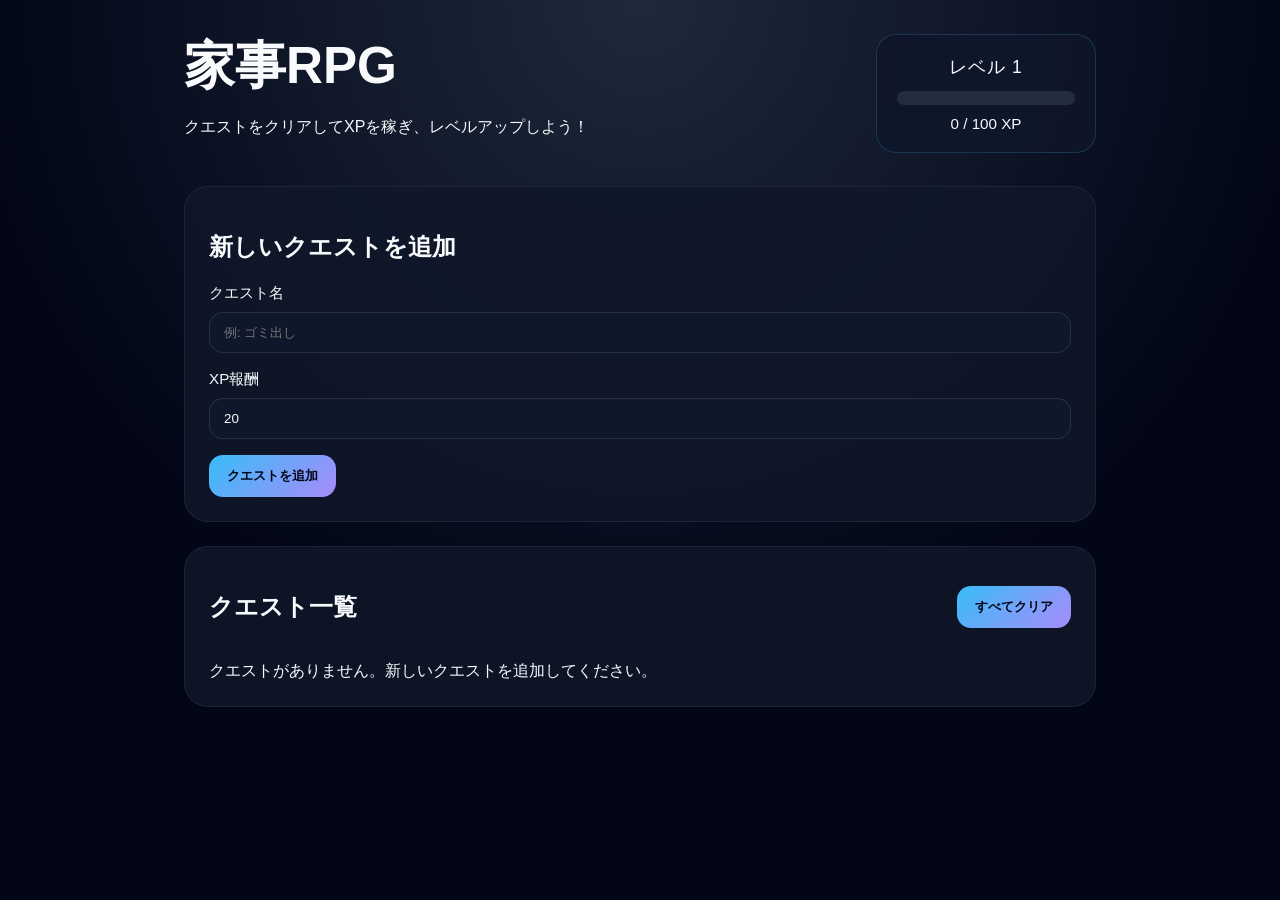
==== index.html @ d7dbf123 "firstcommit" ====
<!DOCTYPE html>
<html lang="ja">
  <head>
    <meta charset="UTF-8" />
    <meta name="viewport" content="width=device-width, initial-scale=1.0" />
    <title>家事RPG クエスト管理</title>
    <link rel="stylesheet" href="style.css" />
  </head>
  <body>
    <main class="app-shell">
      <section class="hero">
        <div>
          <h1>家事RPG</h1>
          <p>クエストをクリアしてXPを稼ぎ、レベルアップしよう！</p>
        </div>
        <div class="status-card">
          <div class="level">レベル <span id="levelValue">1</span></div>
          <div class="xp-bar">
            <div id="xpFill" class="xp-fill"></div>
          </div>
          <div class="xp-text"><span id="xpValue">0</span> / <span id="nextLevelXp">100</span> XP</div>
        </div>
      </section>

      <section class="quest-form">
        <h2>新しいクエストを追加</h2>
        <form id="questForm">
          <label>
            クエスト名
            <input id="questTitle" type="text" placeholder="例: ゴミ出し" required />
          </label>
          <label>
            XP報酬
            <input id="questXp" type="number" min="10" value="20" required />
          </label>
          <button type="submit">クエストを追加</button>
        </form>
      </section>

      <section class="quest-list">
        <div class="section-header">
          <h2>クエスト一覧</h2>
          <button id="clearAll">すべてクリア</button>
        </div>
        <ul id="questItems" class="quests"></ul>
      </section>
    </main>

    <script src="script.js"></script>
  </body>
</html>
---- style.css ----
:root {
  --bg: #0f172a;
  --surface: #111827;
  --surface-2: #1f2937;
  --text: #f8fafc;
  --accent: #38bdf8;
  --accent-2: #a78bfa;
  --success: #34d399;
}

* {
  box-sizing: border-box;
}

body {
  margin: 0;
  min-height: 100vh;
  font-family: "Segoe UI", sans-serif;
  background: radial-gradient(circle at top, #1e293b 0%, #020617 60%);
  color: var(--text);
}

.app-shell {
  max-width: 960px;
  margin: 0 auto;
  padding: 32px 24px 48px;
}

.hero {
  display: grid;
  gap: 24px;
  grid-template-columns: 1fr auto;
  align-items: center;
  margin-bottom: 32px;
}

.hero h1 {
  margin: 0 0 12px;
  font-size: clamp(2rem, 4vw, 3.5rem);
}

.status-card {
  background: rgba(15, 23, 42, 0.95);
  border: 1px solid rgba(56, 189, 248, 0.2);
  border-radius: 20px;
  padding: 20px;
  width: 220px;
  text-align: center;
}

.level {
  font-size: 1.1rem;
  letter-spacing: 0.05em;
  margin-bottom: 12px;
}

.xp-bar {
  height: 14px;
  background: rgba(148, 163, 184, 0.16);
  border-radius: 999px;
  overflow: hidden;
}

.xp-fill {
  height: 100%;
  width: 0%;
  background: linear-gradient(90deg, var(--accent), var(--accent-2));
  transition: width 0.3s ease;
}

.xp-text {
  margin-top: 10px;
  font-size: 0.95rem;
}

.quest-form,
.quest-list {
  background: rgba(15, 23, 42, 0.88);
  border: 1px solid rgba(148, 163, 184, 0.1);
  border-radius: 24px;
  padding: 24px;
  margin-bottom: 24px;
}

.quest-form label {
  display: block;
  margin-bottom: 16px;
  font-size: 0.95rem;
}

.quest-form input {
  width: 100%;
  margin-top: 8px;
  padding: 12px 14px;
  border-radius: 14px;
  border: 1px solid rgba(148, 163, 184, 0.18);
  background: #0f172a;
  color: var(--text);
}

.quest-form button,
#clearAll {
  display: inline-flex;
  align-items: center;
  justify-content: center;
  gap: 8px;
  padding: 12px 18px;
  border-radius: 14px;
  border: none;
  background: linear-gradient(135deg, var(--accent), var(--accent-2));
  color: #020617;
  cursor: pointer;
  font-weight: 700;
}

.section-header {
  display: flex;
  justify-content: space-between;
  gap: 16px;
  align-items: center;
  margin-bottom: 18px;
}

.quests {
  list-style: none;
  margin: 0;
  padding: 0;
}

.quest-card {
  background: rgba(30, 41, 59, 0.9);
  border: 1px solid rgba(56, 189, 248, 0.14);
  border-radius: 18px;
  padding: 16px;
  margin-bottom: 14px;
  display: grid;
  grid-template-columns: 1fr auto;
  gap: 12px;
  align-items: center;
}

.quest-card .info {
  display: grid;
  gap: 6px;
}

.quest-card .title {
  font-weight: 700;
}

.quest-card .meta {
  color: #94a3b8;
  font-size: 0.9rem;
}

.quest-card button {
  padding: 10px 14px;
  border: none;
  border-radius: 14px;
  background: rgba(56, 189, 248, 0.95);
  color: #020617;
  cursor: pointer;
}

.quest-card.completed {
  opacity: 0.7;
}

@media (max-width: 720px) {
  .hero {
    grid-template-columns: 1fr;
  }

  .status-card {
    width: 100%;
  }
}
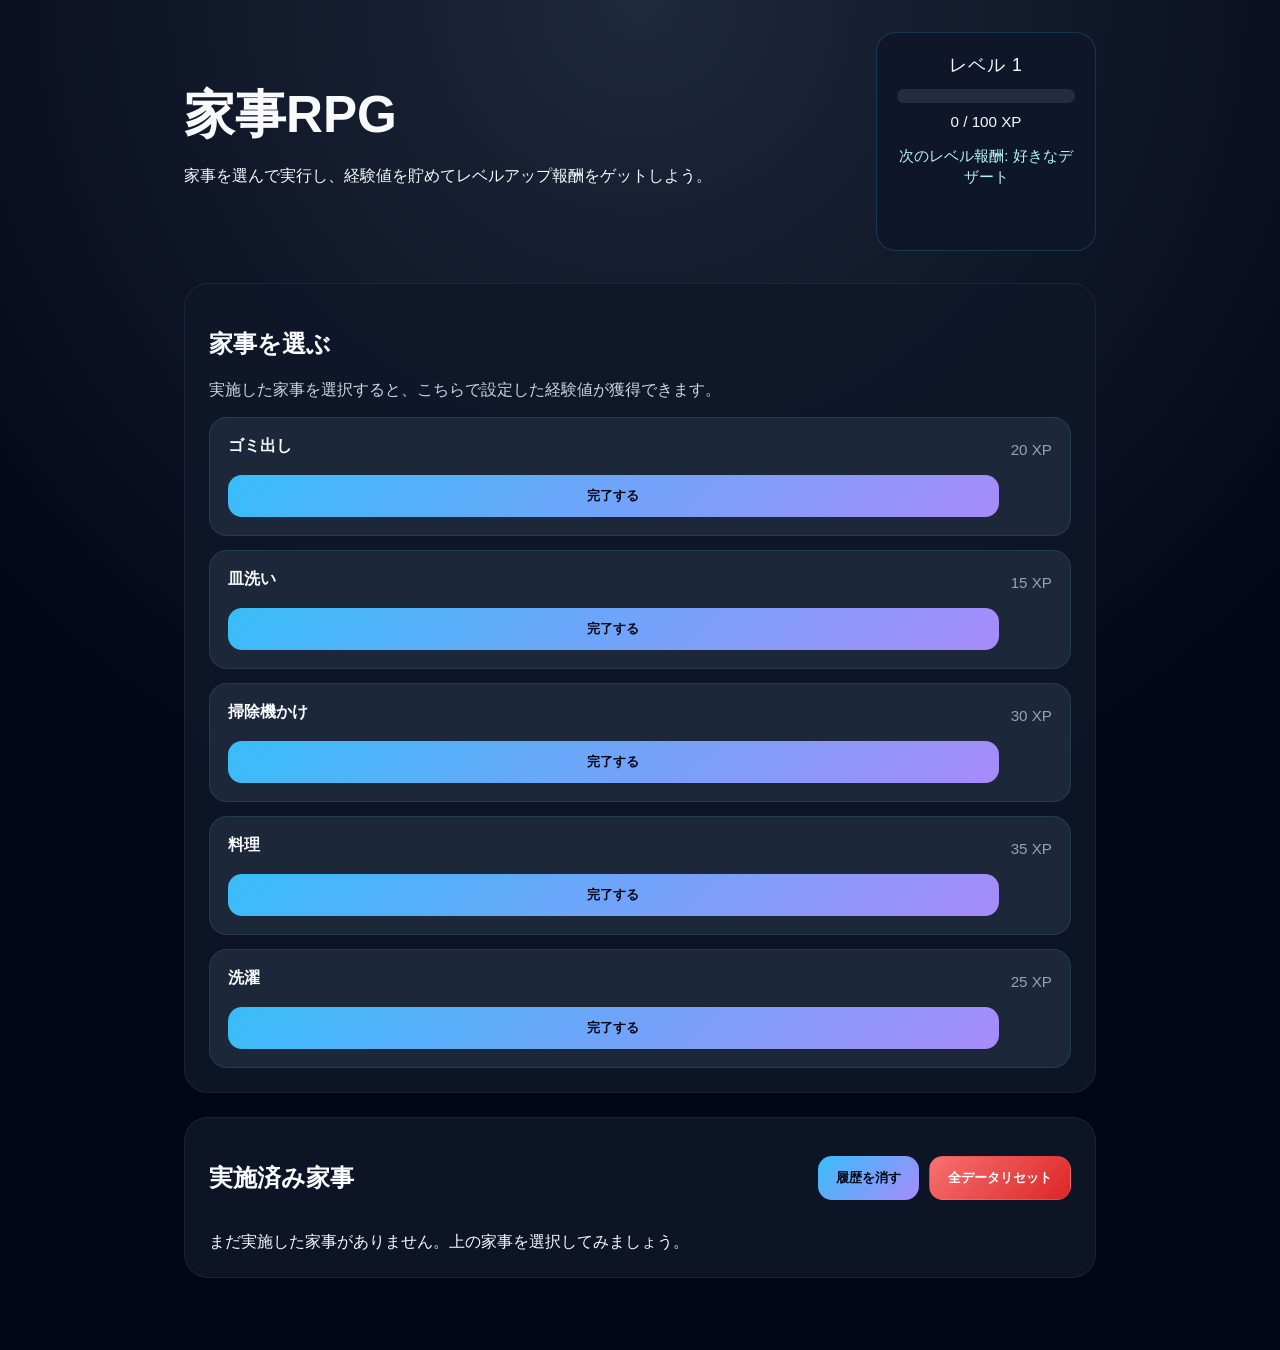
==== commit f9b2520e: "reset_commit Co-authored-by: Copilot <copilot@github.com>" ====
--- a/index.html
+++ b/index.html
@@ -3,7 +3,7 @@
   <head>
     <meta charset="UTF-8" />
     <meta name="viewport" content="width=device-width, initial-scale=1.0" />
-    <title>家事RPG クエスト管理</title>
+    <title>家事RPG</title>
     <link rel="stylesheet" href="style.css" />
   </head>
   <body>
@@ -11,7 +11,7 @@
       <section class="hero">
         <div>
           <h1>家事RPG</h1>
-          <p>クエストをクリアしてXPを稼ぎ、レベルアップしよう！</p>
+          <p>家事を選んで実行し、経験値を貯めてレベルアップ報酬をゲットしよう。</p>
         </div>
         <div class="status-card">
           <div class="level">レベル <span id="levelValue">1</span></div>
@@ -19,30 +19,26 @@
             <div id="xpFill" class="xp-fill"></div>
           </div>
           <div class="xp-text"><span id="xpValue">0</span> / <span id="nextLevelXp">100</span> XP</div>
+          <div class="reward-text" id="nextReward">次のレベル報酬: <span>好きなデザート</span></div>
+          <div class="reward-notice" id="rewardNotice" aria-live="polite"></div>
         </div>
       </section>
 
-      <section class="quest-form">
-        <h2>新しいクエストを追加</h2>
-        <form id="questForm">
-          <label>
-            クエスト名
-            <input id="questTitle" type="text" placeholder="例: ゴミ出し" required />
-          </label>
-          <label>
-            XP報酬
-            <input id="questXp" type="number" min="10" value="20" required />
-          </label>
-          <button type="submit">クエストを追加</button>
-        </form>
+      <section class="task-library">
+        <h2>家事を選ぶ</h2>
+        <p class="library-note">実施した家事を選択すると、こちらで設定した経験値が獲得できます。</p>
+        <ul id="taskItems" class="tasks"></ul>
       </section>
 
-      <section class="quest-list">
+      <section class="history-list">
         <div class="section-header">
-          <h2>クエスト一覧</h2>
-          <button id="clearAll">すべてクリア</button>
+          <h2>実施済み家事</h2>
+          <div class="button-group">
+            <button id="clearAll">履歴を消す</button>
+            <button id="resetAll" class="danger-button">全データリセット</button>
+          </div>
         </div>
-        <ul id="questItems" class="quests"></ul>
+        <ul id="historyItems" class="quests"></ul>
       </section>
     </main>
 
--- a/style.css
+++ b/style.css
@@ -73,8 +73,8 @@
   font-size: 0.95rem;
 }
 
-.quest-form,
-.quest-list {
+.task-library,
+.history-list {
   background: rgba(15, 23, 42, 0.88);
   border: 1px solid rgba(148, 163, 184, 0.1);
   border-radius: 24px;
@@ -82,24 +82,43 @@
   margin-bottom: 24px;
 }
 
-.quest-form label {
-  display: block;
-  margin-bottom: 16px;
+.library-note {
+  margin: 0 0 16px;
+  color: #cbd5e1;
+}
+
+.tasks {
+  list-style: none;
+  margin: 0;
+  padding: 0;
+  display: grid;
+  gap: 14px;
+}
+
+.task-card {
+  background: rgba(30, 41, 59, 0.95);
+  border: 1px solid rgba(56, 189, 248, 0.14);
+  border-radius: 18px;
+  padding: 18px;
+  display: grid;
+  grid-template-columns: 1fr auto;
+  gap: 12px;
+  align-items: center;
+}
+
+.task-card .title {
+  font-weight: 700;
+  margin-bottom: 6px;
+}
+
+.task-card .meta {
+  color: #94a3b8;
   font-size: 0.95rem;
 }
 
-.quest-form input {
-  width: 100%;
-  margin-top: 8px;
-  padding: 12px 14px;
-  border-radius: 14px;
-  border: 1px solid rgba(148, 163, 184, 0.18);
-  background: #0f172a;
-  color: var(--text);
-}
-
-.quest-form button,
-#clearAll {
+.task-card button,
+#clearAll,
+#resetAll {
   display: inline-flex;
   align-items: center;
   justify-content: center;
@@ -107,10 +126,27 @@
   padding: 12px 18px;
   border-radius: 14px;
   border: none;
-  background: linear-gradient(135deg, var(--accent), var(--accent-2));
   color: #020617;
   cursor: pointer;
   font-weight: 700;
+}
+
+.task-card button {
+  background: linear-gradient(135deg, var(--accent), var(--accent-2));
+}
+
+#clearAll {
+  background: linear-gradient(135deg, var(--accent), var(--accent-2));
+}
+
+#resetAll {
+  background: linear-gradient(135deg, #f87171, #dc2626);
+  color: #fff;
+  border: 1px solid rgba(248, 113, 113, 0.2);
+}
+
+#resetAll:hover {
+  transform: translateY(-1px);
 }
 
 .section-header {
@@ -119,6 +155,36 @@
   gap: 16px;
   align-items: center;
   margin-bottom: 18px;
+}
+
+.button-group {
+  display: flex;
+  gap: 10px;
+  flex-wrap: wrap;
+}
+
+.reward-text {
+  margin-top: 16px;
+  color: #b5f3fc;
+  font-size: 0.95rem;
+}
+
+.reward-notice {
+  margin-top: 14px;
+  padding: 14px 16px;
+  border-radius: 18px;
+  background: rgba(56, 189, 248, 0.1);
+  color: #dbeafe;
+  opacity: 0;
+  transition: opacity 0.3s ease;
+}
+
+.reward-notice.visible {
+  opacity: 1;
+}
+
+.quest-card.completed {
+  opacity: 0.8;
 }
 
 .quests {
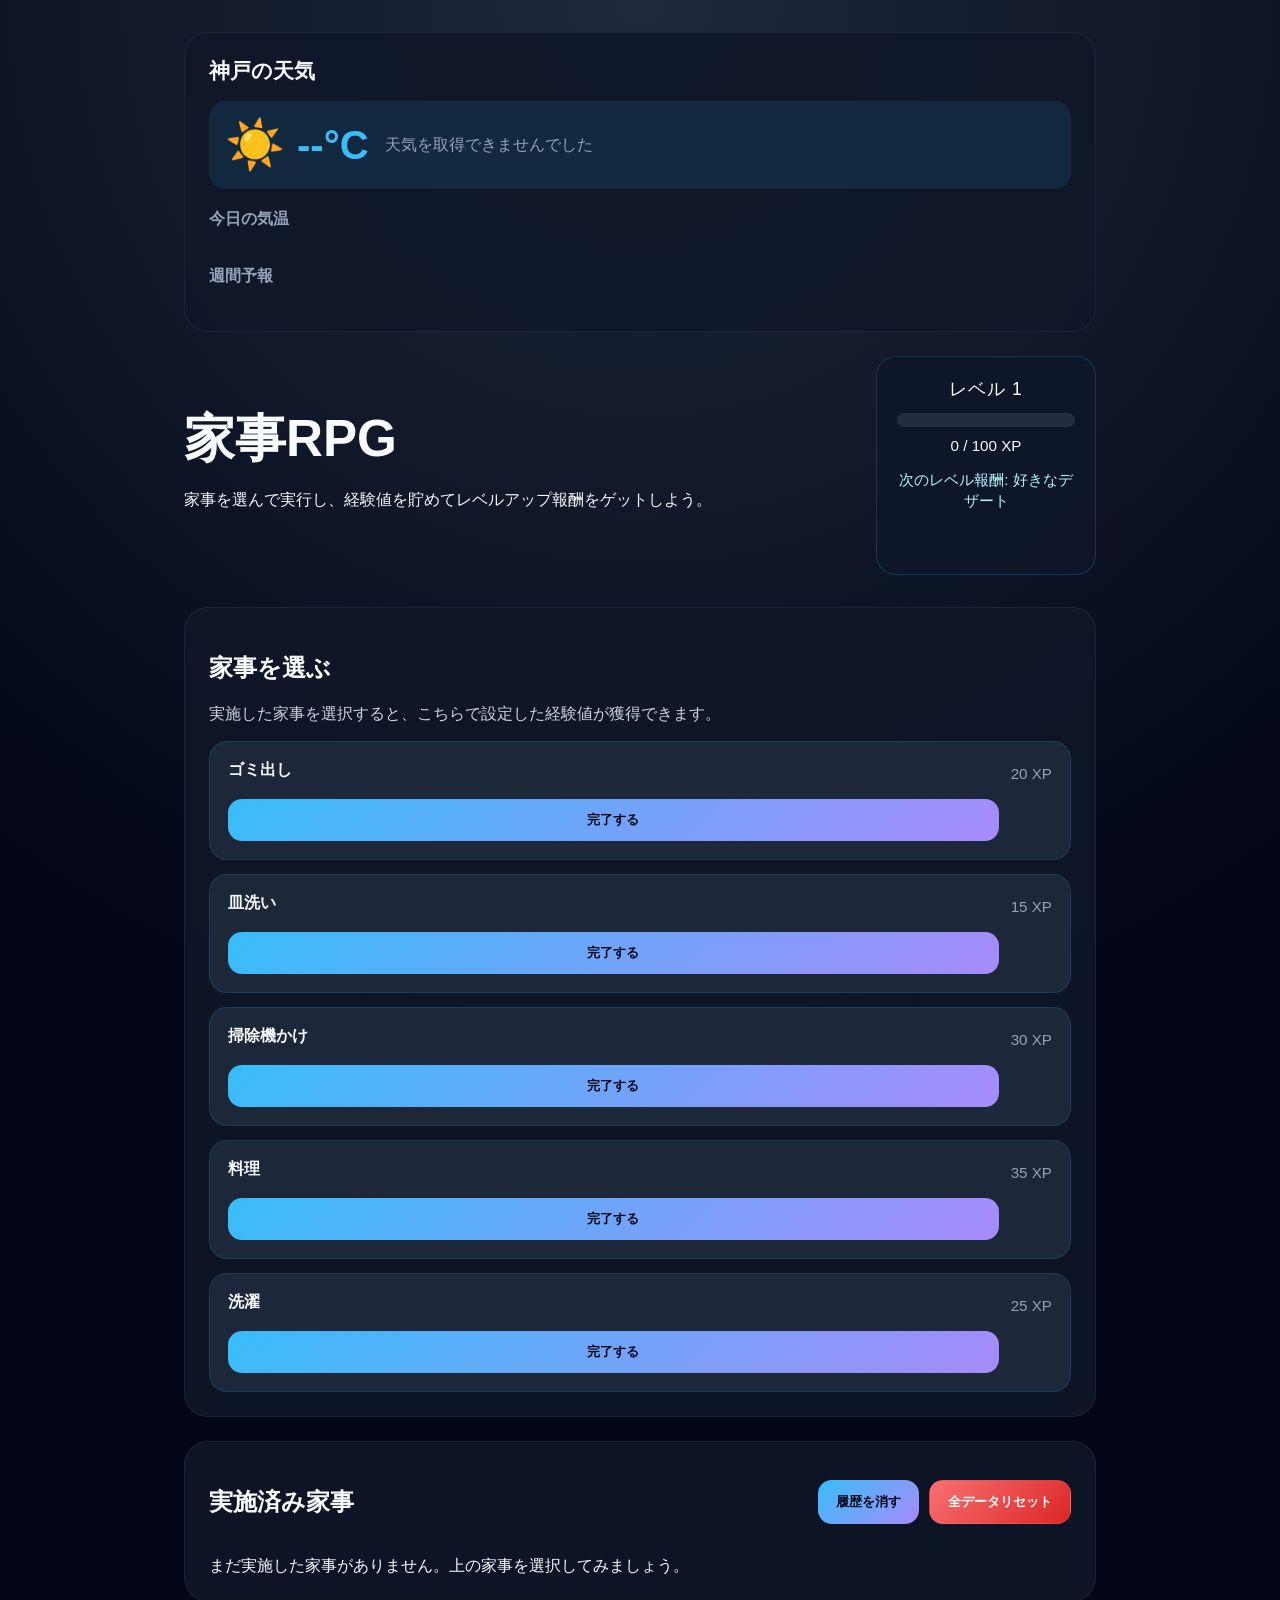
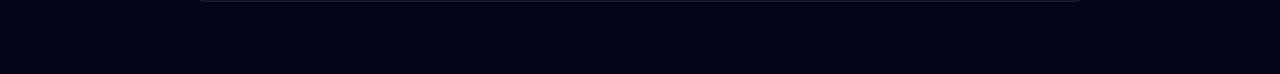
==== commit c426eb34: "機能追加_一日の天気と、一週間の天気をページ上部に追加 Co-authored-by: Copilot <copilot@github.com>" ====
--- a/index.html
+++ b/index.html
@@ -7,7 +7,37 @@
     <link rel="stylesheet" href="style.css" />
   </head>
   <body>
+    <div id="celebrationContainer" class="celebration-container"></div>
+    <div id="completionModal" class="modal">
+      <div class="modal-content">
+        <div class="modal-icon">
+          <img id="modalImage" src="" alt="celebration" class="modal-image" />
+        </div>
+        <h2 id="modalTitle">完了しました！</h2>
+        <p id="modalMessage"></p>
+        <button id="modalCloseBtn" class="modal-btn">OK</button>
+      </div>
+    </div>
     <main class="app-shell">
+      <section class="weather-section">
+        <h2>神戸の天気</h2>
+        <div class="weather-current">
+          <div class="weather-main">
+            <span id="weatherIcon" class="weather-icon">☀️</span>
+            <span id="currentTemp" class="current-temp">--°C</span>
+          </div>
+          <div class="weather-desc" id="weatherDesc">読み込み中...</div>
+        </div>
+        <div class="weather-hourly">
+          <h3>今日の気温</h3>
+          <div id="hourlyList" class="hourly-list"></div>
+        </div>
+        <div class="weather-weekly">
+          <h3>週間予報</h3>
+          <div id="weeklyList" class="weekly-list"></div>
+        </div>
+      </section>
+
       <section class="hero">
         <div>
           <h1>家事RPG</h1>
--- a/style.css
+++ b/style.css
@@ -1,4 +1,126 @@
+.modal {
+  display: none;
+  position: fixed;
+  top: 0;
+  left: 0;
+  width: 100%;
+  height: 100%;
+  background: rgba(0, 0, 0, 0.5);
+  z-index: 10000;
+  justify-content: center;
+  align-items: center;
+}
+
+.modal.active {
+  display: flex;
+}
+
+.modal-content {
+  background: linear-gradient(135deg, #0f172a 0%, #1e293b 100%);
+  border: 2px solid rgba(56, 189, 248, 0.3);
+  border-radius: 28px;
+  padding: 40px 32px;
+  text-align: center;
+  max-width: 400px;
+  box-shadow: 0 20px 60px rgba(0, 0, 0, 0.5);
+  animation: modalPop 0.4s cubic-bezier(0.34, 1.56, 0.64, 1) forwards;
+}
+
+@keyframes modalPop {
+  0% {
+    opacity: 0;
+    transform: scale(0.8);
+  }
+  100% {
+    opacity: 1;
+    transform: scale(1);
+  }
+}
+
+.modal-icon {
+  margin-bottom: 16px;
+}
+
+.modal-image {
+  width: 100px;
+  height: 100px;
+  object-fit: contain;
+  animation: bounce 0.6s ease-in-out infinite;
+}
+
+@keyframes bounce {
+  0%, 100% {
+    transform: translateY(0);
+  }
+  50% {
+    transform: translateY(-10px);
+  }
+}
+
+.modal-content h2 {
+  margin: 16px 0 8px;
+  font-size: 1.8rem;
+  color: #38bdf8;
+}
+
+#modalMessage {
+  margin: 12px 0 24px;
+  font-size: 1.1rem;
+  color: #cbd5e1;
+}
+
+.modal-btn {
+  padding: 14px 32px;
+  border-radius: 14px;
+  border: none;
+  background: linear-gradient(135deg, var(--accent), var(--accent-2));
+  color: #020617;
+  font-weight: 700;
+  font-size: 1rem;
+  cursor: pointer;
+  transition: transform 0.2s ease;
+}
+
+.modal-btn:hover {
+  transform: scale(1.05);
+}
+
+.modal-btn:active {
+  transform: scale(0.95);
+}
+
+@keyframes pop-burst {
+
+  0% {
+    opacity: 1;
+    transform: scale(1) translate(0, 0) rotate(0deg);
+  }
+  100% {
+    opacity: 0;
+    transform: scale(0.2) translate(var(--offsetX), var(--offsetY)) rotate(360deg);
+  }
+}
+
+.celebration-container {
+  position: fixed;
+  top: 0;
+  left: 0;
+  width: 100%;
+  height: 100%;
+  pointer-events: none;
+  z-index: 9999;
+}
+
+.pop {
+  position: absolute;
+  font-size: 2.5rem;
+  pointer-events: none;
+  animation: pop-burst 1s cubic-bezier(0.34, 1.56, 0.64, 1) forwards;
+  will-change: transform, opacity;
+}
+
 :root {
+
   --bg: #0f172a;
   --surface: #111827;
   --surface-2: #1f2937;
@@ -147,6 +269,105 @@
 
 #resetAll:hover {
   transform: translateY(-1px);
+}
+
+/* 天気セクション */
+.weather-section {
+  background: rgba(15, 23, 42, 0.88);
+  border: 1px solid rgba(148, 163, 184, 0.1);
+  border-radius: 24px;
+  padding: 24px;
+  margin-bottom: 24px;
+}
+
+.weather-section h2 {
+  margin: 0 0 16px;
+  font-size: 1.3rem;
+}
+
+.weather-current {
+  display: flex;
+  align-items: center;
+  gap: 16px;
+  margin-bottom: 20px;
+  padding: 16px;
+  background: rgba(56, 189, 248, 0.1);
+  border-radius: 16px;
+}
+
+.weather-main {
+  display: flex;
+  align-items: center;
+  gap: 12px;
+}
+
+.weather-icon {
+  font-size: 3rem;
+}
+
+.current-temp {
+  font-size: 2.5rem;
+  font-weight: 700;
+  color: #38bdf8;
+}
+
+.weather-desc {
+  color: #94a3b8;
+  font-size: 1rem;
+}
+
+.weather-hourly,
+.weather-weekly {
+  margin-top: 16px;
+}
+
+.weather-hourly h3,
+.weather-weekly h3 {
+  font-size: 1rem;
+  color: #94a3b8;
+  margin: 0 0 12px;
+}
+
+.hourly-list,
+.weekly-list {
+  display: flex;
+  gap: 8px;
+  overflow-x: auto;
+  padding-bottom: 8px;
+}
+
+.hourly-item,
+.weekly-item {
+  flex-shrink: 0;
+  background: rgba(30, 41, 59, 0.9);
+  border-radius: 12px;
+  padding: 12px;
+  text-align: center;
+  min-width: 60px;
+}
+
+.weekly-item {
+  min-width: 80px;
+}
+
+.hourly-item .time,
+.weekly-item .day {
+  font-size: 0.85rem;
+  color: #94a3b8;
+  margin-bottom: 4px;
+}
+
+.hourly-item .temp,
+.weekly-item .temp {
+  font-size: 1.1rem;
+  font-weight: 700;
+  color: #f8fafc;
+}
+
+.hourly-item .icon,
+.weekly-item .icon {
+  font-size: 1.5rem;
+  margin: 4px 0;
 }
 
 .section-header {
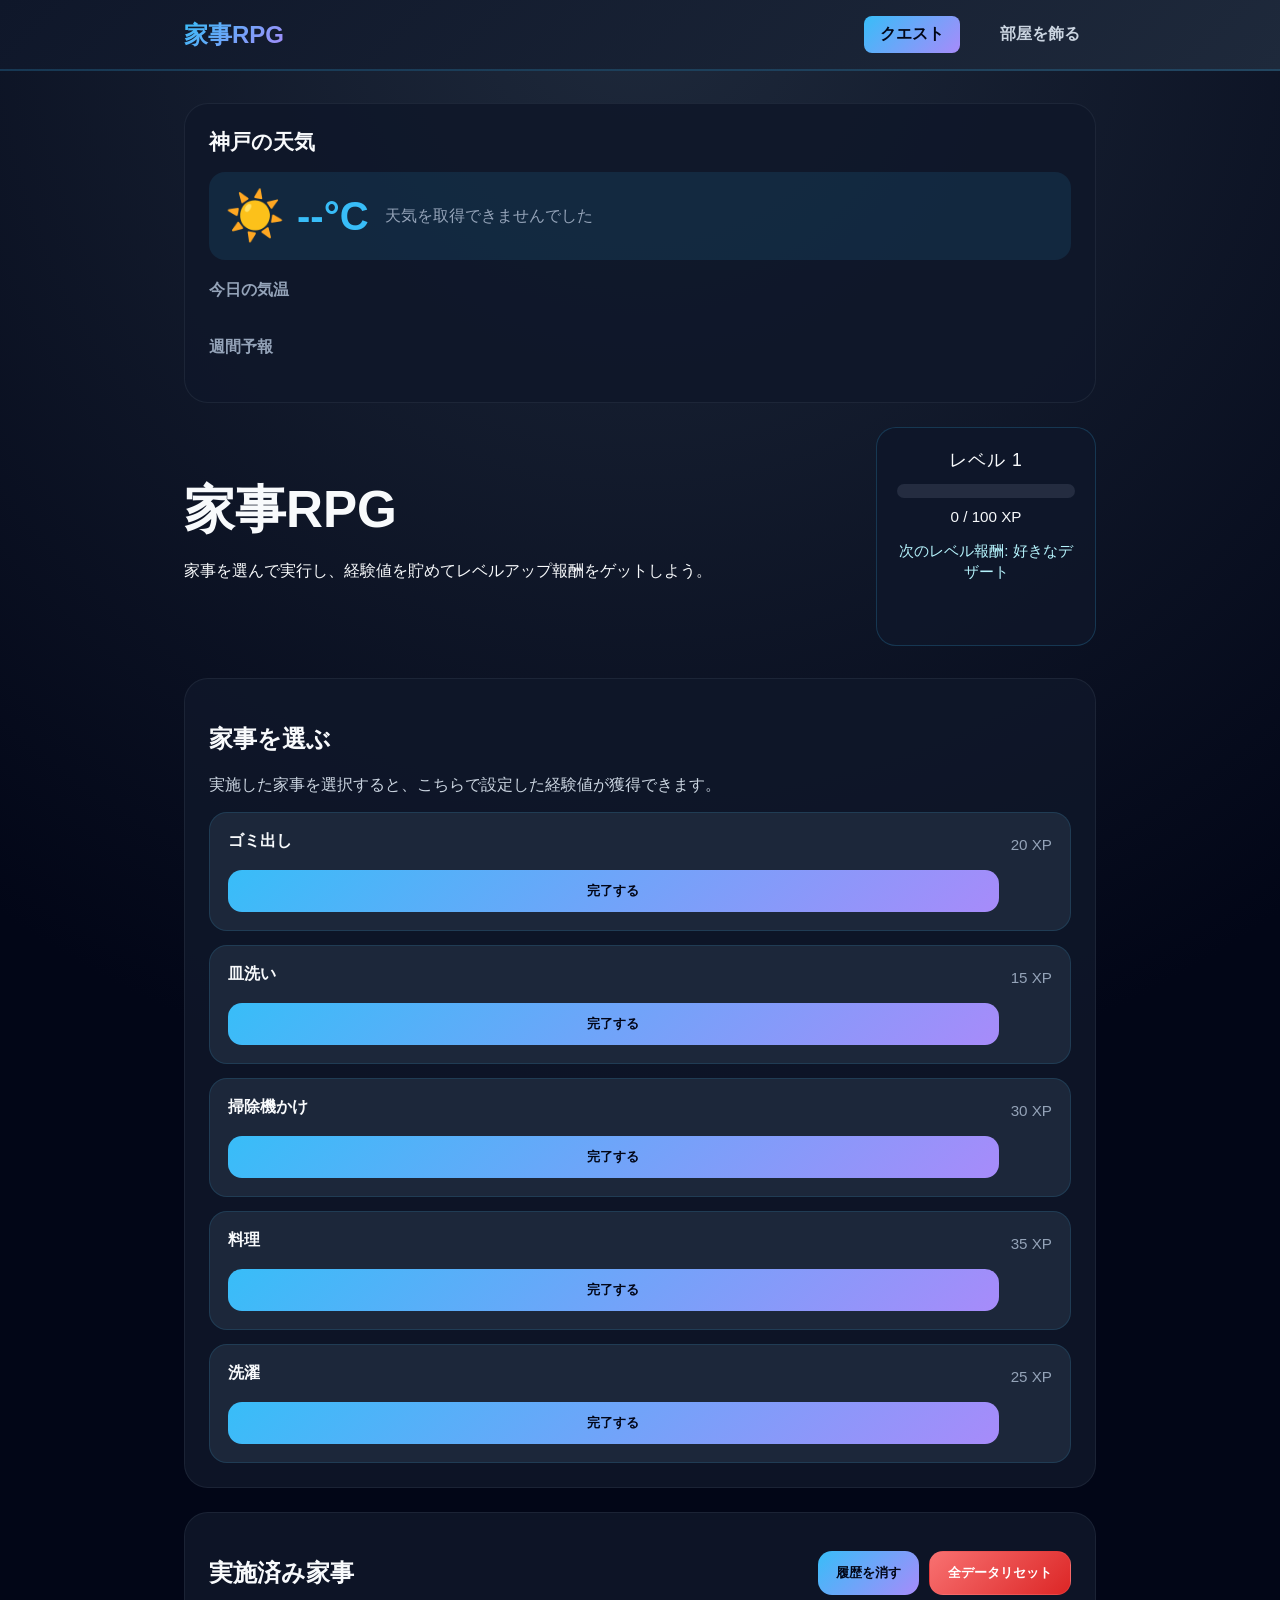
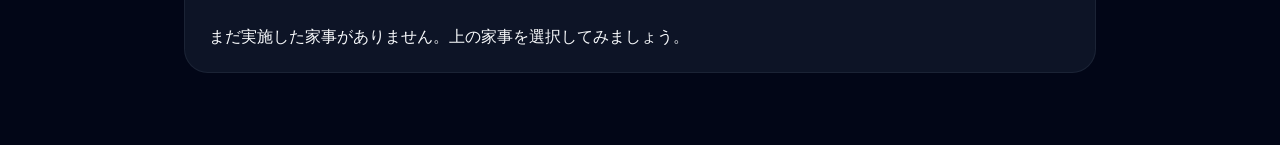
==== commit 84066d5c: "create_room" ====
--- a/index.html
+++ b/index.html
@@ -7,6 +7,16 @@
     <link rel="stylesheet" href="style.css" />
   </head>
   <body>
+    <nav class="navbar">
+      <div class="nav-container">
+        <h1 class="nav-title">家事RPG</h1>
+        <div class="nav-links">
+          <a href="index.html" class="nav-link active">クエスト</a>
+          <a href="decorator.html" class="nav-link">部屋を飾る</a>
+        </div>
+      </div>
+    </nav>
+
     <div id="celebrationContainer" class="celebration-container"></div>
     <div id="completionModal" class="modal">
       <div class="modal-content">
--- a/style.css
+++ b/style.css
@@ -462,3 +462,52 @@
     width: 100%;
   }
 }
+
+.navbar {
+  background: linear-gradient(135deg, #0f172a 0%, #1e293b 100%);
+  border-bottom: 2px solid rgba(56, 189, 248, 0.2);
+  position: sticky;
+  top: 0;
+  z-index: 100;
+}
+
+.nav-container {
+  max-width: 960px;
+  margin: 0 auto;
+  padding: 16px 24px;
+  display: flex;
+  justify-content: space-between;
+  align-items: center;
+}
+
+.nav-title {
+  margin: 0;
+  font-size: 1.5rem;
+  background: linear-gradient(135deg, #38bdf8, #a78bfa);
+  -webkit-background-clip: text;
+  -webkit-text-fill-color: transparent;
+  background-clip: text;
+}
+
+.nav-links {
+  display: flex;
+  gap: 24px;
+}
+
+.nav-link {
+  text-decoration: none;
+  color: #cbd5e1;
+  font-weight: 600;
+  transition: all 0.3s ease;
+  padding: 8px 16px;
+  border-radius: 8px;
+}
+
+.nav-link:hover {
+  color: #38bdf8;
+}
+
+.nav-link.active {
+  background: linear-gradient(135deg, #38bdf8, #a78bfa);
+  color: #020617;
+}
